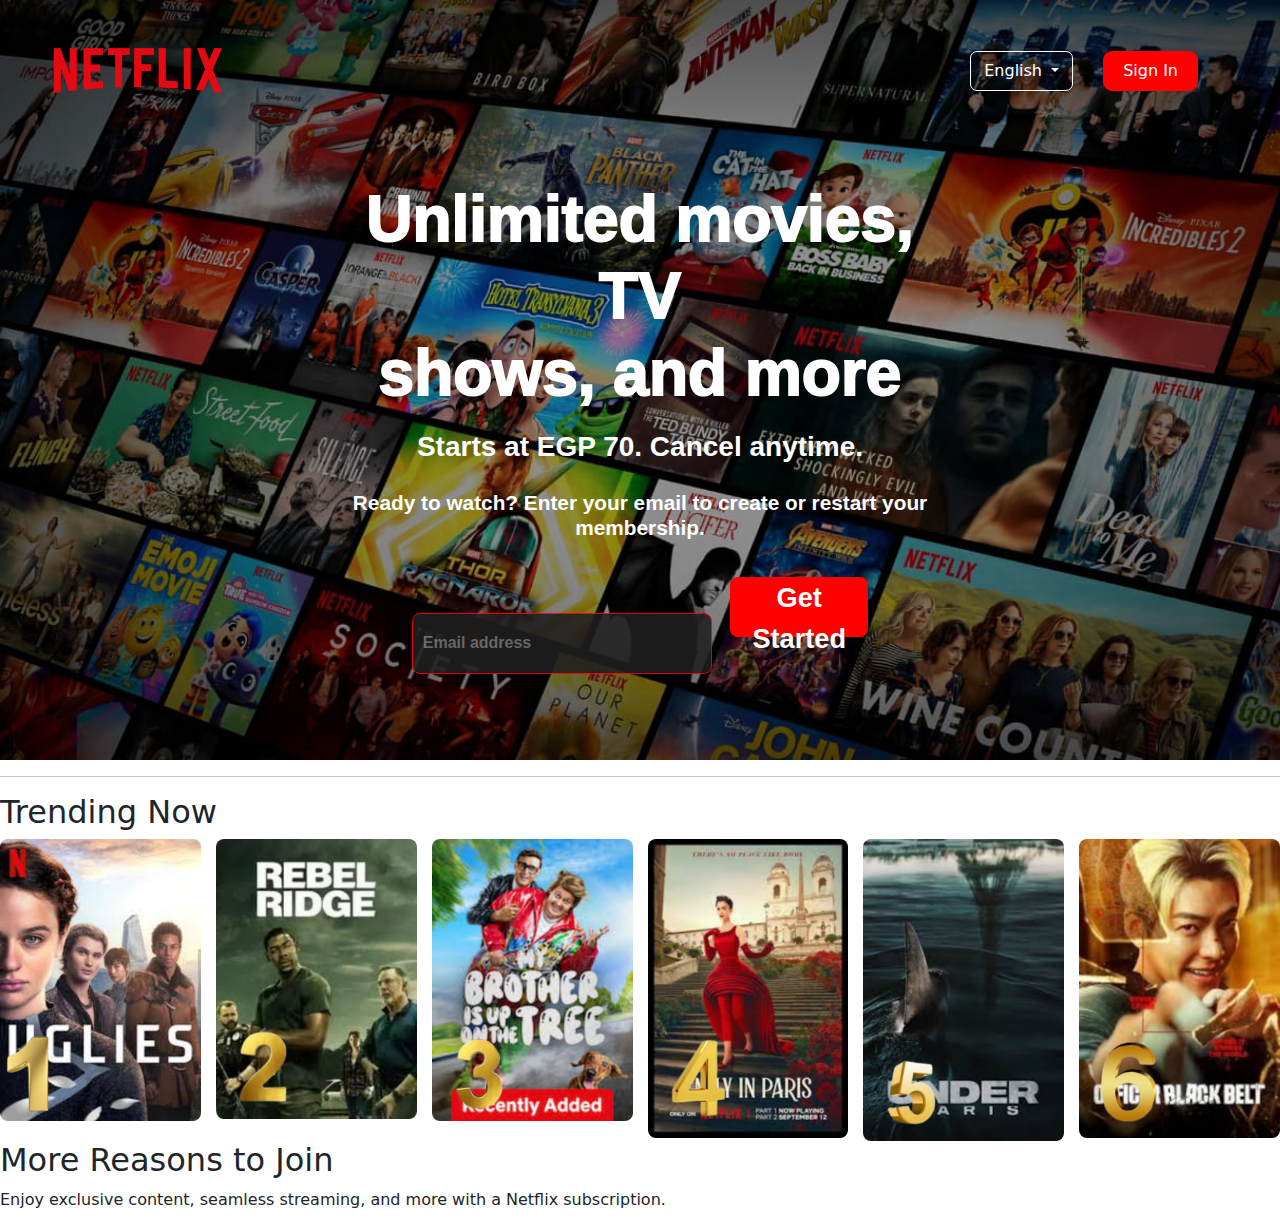
==== index.html @ 6db74224 "123" ====
<!DOCTYPE html>
<html lang="en">
<head>
    <meta charset="UTF-8">
    <meta name="viewport" content="width=device-width, initial-scale=1.0">
    <link rel="stylesheet" href="./index.css"/>
    <link rel="icon" type="image/x-icon" href="./imges/opp.png">
    <link rel="stylesheet" href="https://cdnjs.cloudflare.com/ajax/libs/font-awesome/6.6.0/css/all.min.css" />
    <link rel="stylesheet" href="	https://cdn.jsdelivr.net/npm/bootstrap@5.3.3/dist/css/bootstrap.min.css" >
    <title>Netflix Egypt</title>
</head>
<body>




       


    <section class="oneSec">
      <nav class="navbar">

        <div class="container-fluid">

          <div class="icondev">
            <img src="./imges/netflix.png" />
          </div>
         
          <div class="rightside">
            
            <div class="dropdown">
              <a class="btntry btn dropdown-toggle text-white"  role="button" data-bs-toggle="dropdown" aria-expanded="false">
                English
              </a>
            
              <ul class="dropdown-menu">
                <li><a class="dropdown-item" href="#">
                  <i class="fa-solid fa-language"></i>
                  English</a></li>
                <li><a class="dropdown-item" href="#">
                  
                  <i class="fa-solid fa-language"></i>
                                    العربية</a></li>
              
              </ul>
            </div>

            <button class="ptnsSign">Sign In</button>

          </div>
          
        </div>
      </nav>





<div class="bigContainer">
  <h1 class="hhhh">Unlimited movies, TV
    <br/>
    shows, and more</h1>
  <h3>Starts at EGP 70. Cancel anytime.</h2>
  <h4>Ready to watch? Enter your email to create or restart your membership.
  </h3>

<form class="formStarted">
  <input class="inEmailRe" placeholder="Email address" required/>
  <button type="submit">Get Started</button>
</form>

</div>


    </section>
<hr  />

<section class="secTwoIon">

  <div class="oneFilmsOther">
      <h2>Trending Now</h2>

      <div class="filmsScroll">
          <div class="oneF"><img src="./films/one.jpg" alt="Film One" /></div>
          <div class="twoF"><img src="./films/two.jpg" alt="Film Two" /></div>
          <div class="threeF"><img src="./films/three.jpg" alt="Film Three" /></div>
          <div class="fourF"><img src="./films/four.jpg" alt="Film Four" /></div>
          <div class="fiveF"><img src="./films/five.jpg" alt="Film Five" /></div>
          <div class="sixF"><img src="./films/six.jpg" alt="Film Six" /></div>
      </div>
  </div>

  <div class="twoAboutFims">
      <h2>More Reasons to Join</h2>
      <p>Enjoy exclusive content, seamless streaming, and more with a Netflix subscription.</p>
  </div>

</section>


</body>
<script src="./index.js"></script>
<script src="	https://cdn.jsdelivr.net/npm/bootstrap@5.3.3/dist/js/bootstrap.bundle.min.js"></script>
</html>
---- index.css ----
.oneSec {
  background-color: aqua;
background-image: url(./imges/chBack.jpg);
background-repeat: no-repeat;
background-size: cover;

height: 760px;

padding: 40px;
/* border-bottom: 5px solid red; */
}

.icondev img {
  object-fit: cover;
  width: 100%;
}
.icondev {
  width: 170px;
  
}
nav {
 padding-top: 5em;
 width: 100%;

padding-left: 50px;
padding-right: 50px;
}
.rightside {
  display: flex;
  flex-direction: row;
  gap: 30px;
  
}
.btn {
  background-color: red;
}
.ptnsSign {
padding: 5px 20px;
border-radius: 9px;
border: 0;
background-color: red;
color: white;
margin-right: 30px;
}
.dropdown {
border: 1px solid white;
color: white;
border-radius: 7px;

}
.btntry {
  color:white;
}

/* ============================================================== */

.bigContainer {
  margin: auto;
  width: 50%;
  text-align: center;
  color: white;
  font-family: 'Gill Sans', 'Gill Sans MT', Calibri, 'Trebuchet MS', sans-serif;
  margin-top: 80px;
}
 .bigContainer h1 {
  font-weight: 1000;
  font-size: 4em;
}
.bigContainer h3 
{
  font-weight: 900;
  padding-top: 10px;
  padding-bottom: 10px;
}
.bigContainer h4 {
  font-weight: 800;
  font-size: 1.3em;
  padding-top: 10px;
  padding-bottom: 10px;
}
.formStarted {
  width: 100%;
  gap: 15px;

}
.formStarted input {
  width: 50%;
  background-color: rgb(31, 31, 31);
  border: 1px solid red;
  padding-left: 10px;
  height: 61px;
  font-weight: 800;
  border-radius: 8px;
  margin-right: 7px;
  opacity: 88%;
  color: white;
}
.formStarted button {
  width: 23%;
  border: 0;
  background-color: red;
  color: white;
  font-weight: 800;
  height: 60px;
  font-size: 1.7em;
  margin-top: 18px;
  border-radius: 8px;
  margin-left: 7px;
}
.inEmailRe:focus {
  border: 2px solid red !important;
  outline: none; /* Remove default outline */
  color: white;
}

/* State for input when hovered */
.inEmailRe:hover {
  border: 2px solid red !important;
}

/* State for input when active (clicked) */
.inEmailRe:active {
  border: 2px solid red !important;
  outline: none;
  color: white;
}

.filmsScroll {
  display: flex;
  flex-wrap: wrap; /* Allows images to wrap to the next line on smaller screens */
  gap: 15px;
  justify-content: center; /* Centers images horizontally */
  
}

/* Default image width */
.filmsScroll div {
  width: 140px;
  flex: 1 1 150px; 
}

.filmsScroll img {
  width: 100%;
  height: auto;
  border-radius: 8px;
}

/* Medium screens (tablets, small desktops) */
@media (min-width: 768px) {
  .filmsScroll div {
      width: 200px; /* Make images larger on medium screens */
  }
}

/* Large screens (desktops) */
@media (min-width: 1200px) {
  .filmsScroll div {
      width: 250px; /* Increase image size for large screens */
  }
}
@media (max-width: 600px) {
  .filmsScroll {
      justify-content: center; /* Center images on smaller screens */
  }
}
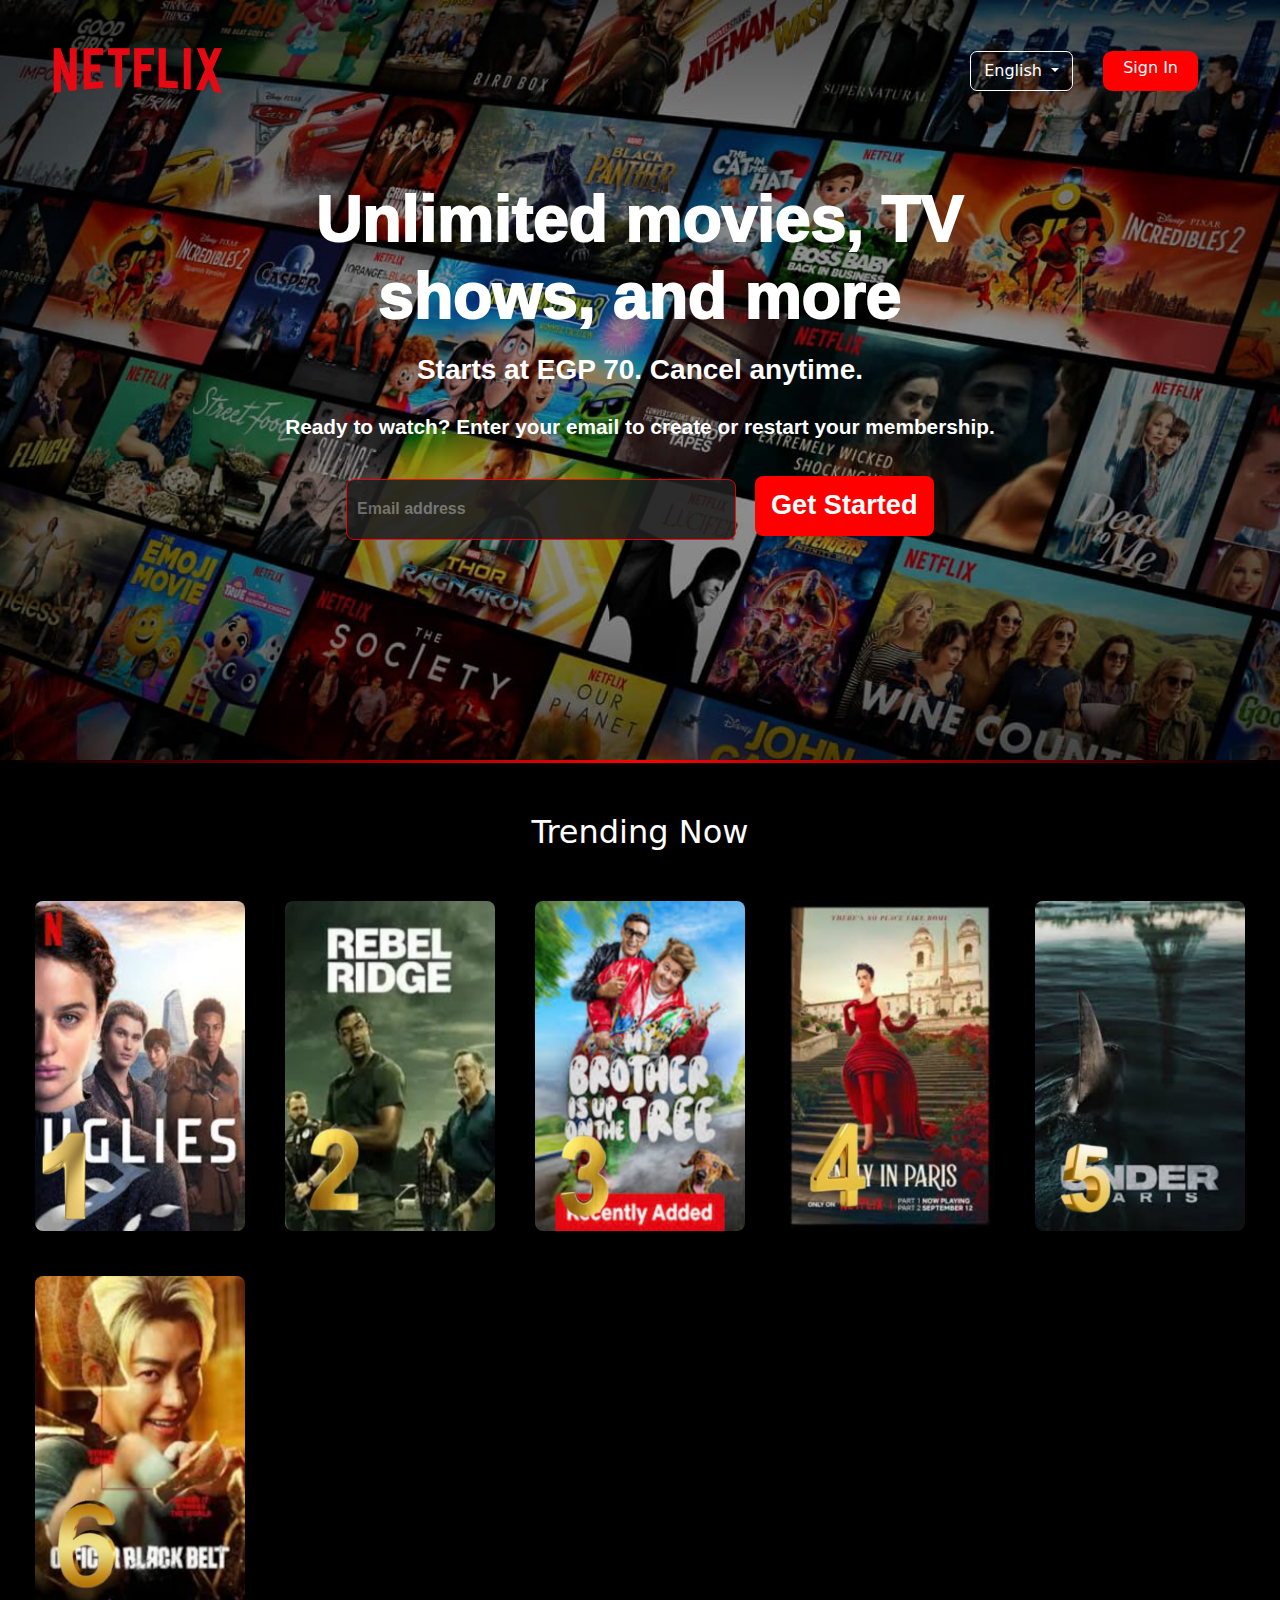
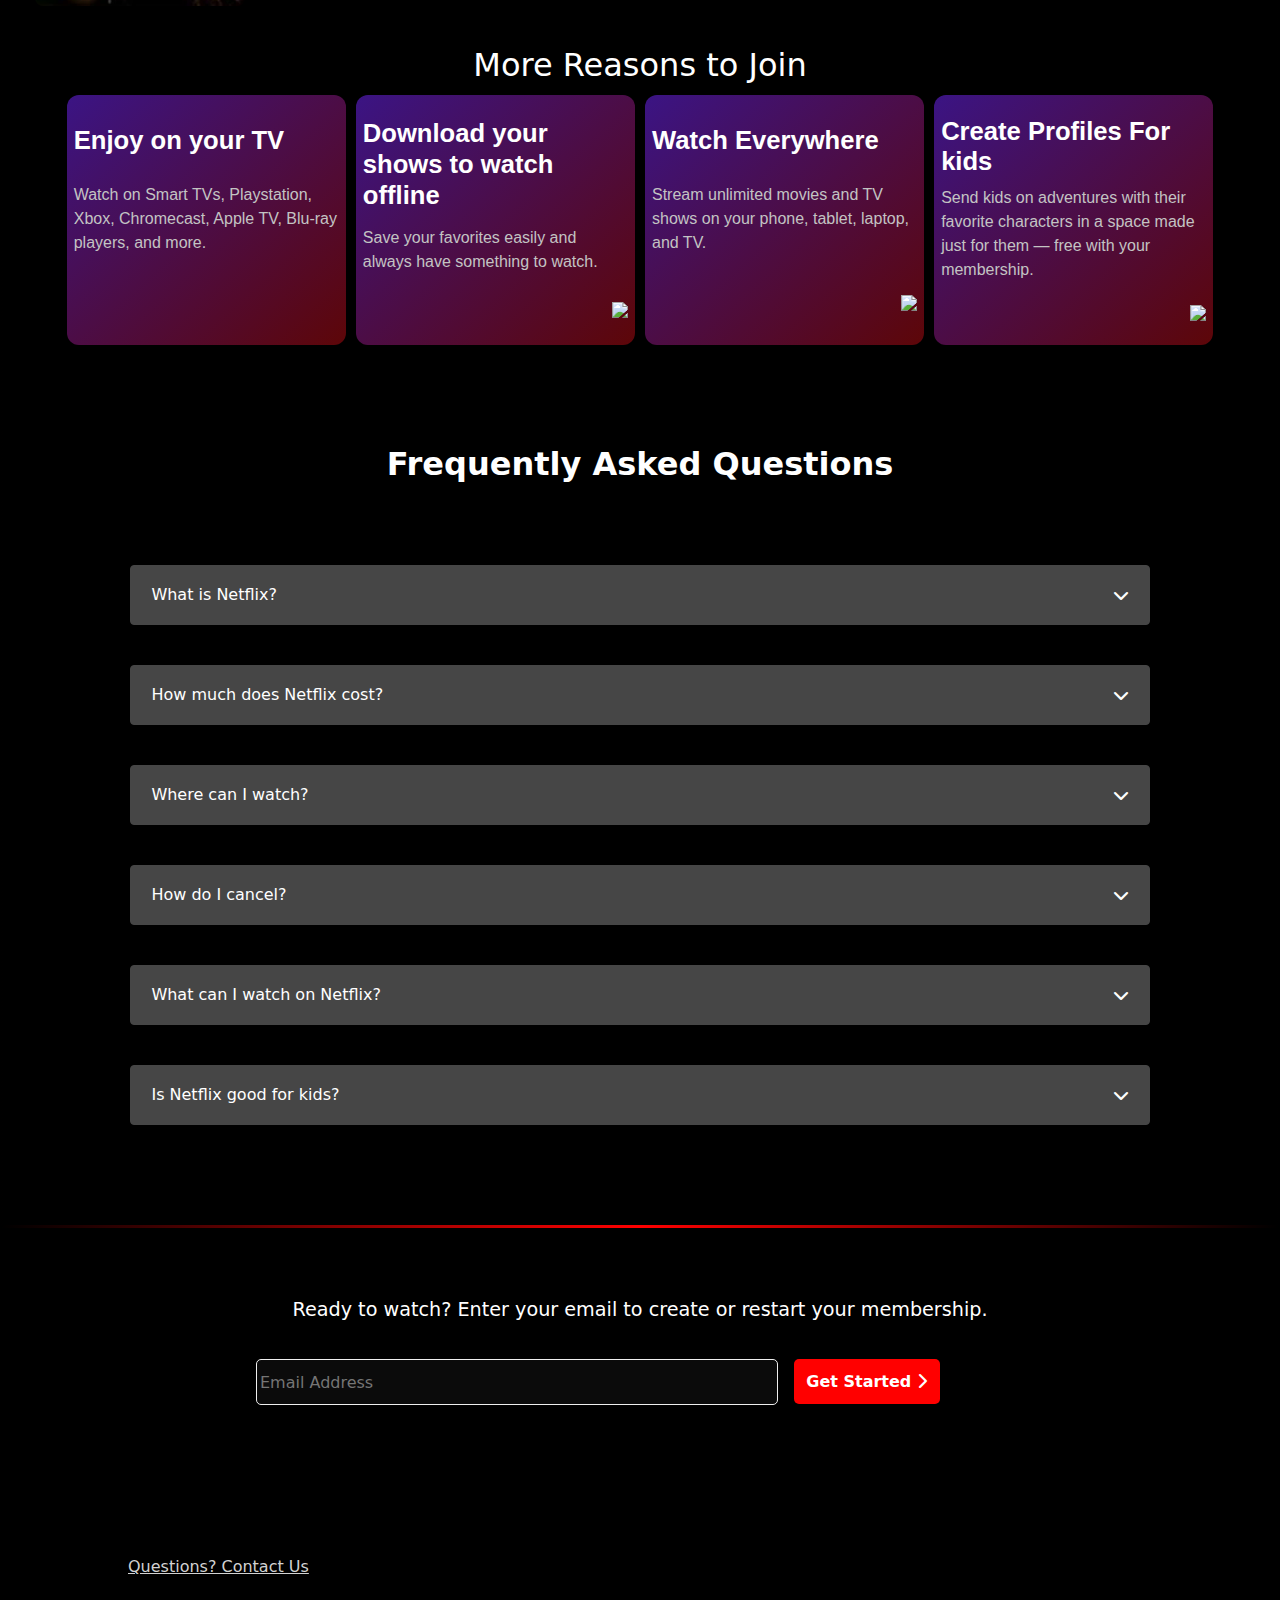
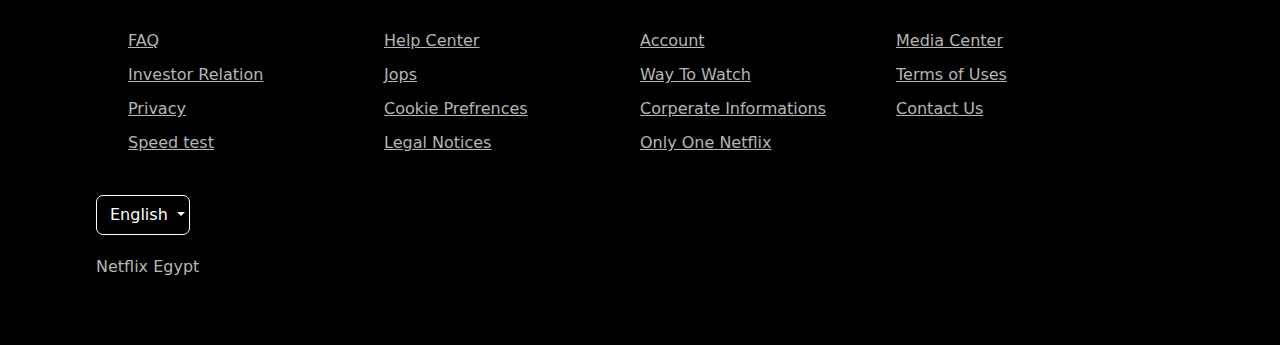
==== commit 5abd2b2f: "123232" ====
--- a/index.html
+++ b/index.html
@@ -6,7 +6,11 @@
     <link rel="stylesheet" href="./index.css"/>
     <link rel="icon" type="image/x-icon" href="./imges/opp.png">
     <link rel="stylesheet" href="https://cdnjs.cloudflare.com/ajax/libs/font-awesome/6.6.0/css/all.min.css" />
+    <link href="https://stackpath.bootstrapcdn.com/bootstrap/5.3.0/css/bootstrap.min.css" rel="stylesheet">
+    <link href="https://stackpath.bootstrapcdn.com/bootstrap/5.3.0/css/bootstrap.min.css" rel="stylesheet">
+
     <link rel="stylesheet" href="	https://cdn.jsdelivr.net/npm/bootstrap@5.3.3/dist/css/bootstrap.min.css" >
+    
     <title>Netflix Egypt</title>
 </head>
 <body>
@@ -30,7 +34,9 @@
             
             <div class="dropdown">
               <a class="btntry btn dropdown-toggle text-white"  role="button" data-bs-toggle="dropdown" aria-expanded="false">
-                English
+                <span class="defulthidden"><i class="fa-solid fa-globe"></i></span>
+                <span class="defultappear">English</span>
+
               </a>
             
               <ul class="dropdown-menu">
@@ -45,14 +51,69 @@
               </ul>
             </div>
 
-            <button class="ptnsSign">Sign In</button>
+            <a href="./SignIn/SignIn.html" class="ptnsSign" >Sign In</a>
 
           </div>
           
         </div>
       </nav>
 
-
+<style>
+nav {
+width: 100%;
+display: flex;
+flex-direction: row;
+justify-content: space-around;
+}
+.defulthidden {
+display: none;
+}
+
+@media (max-width:616px) {
+  .icondev {
+    width: 140px;
+  }
+  .ptnsSign {
+    padding: 3px 12px ;
+    font-size: 1em;
+  }
+  nav {
+ padding-top: 2em;
+ width: 100%;
+
+padding-left: 20px;
+padding-right: 20px;
+}
+.oneSec {
+  padding: 10px;
+}
+.rightside {
+  gap: 10px;
+}
+.defulthidden {
+display:flex;
+}
+.defultappear {
+  display: none;
+}
+ .btntry  {
+  display: flex;
+  flex-direction: row;
+  align-items: center;
+
+}
+@media (max-width:388px) {
+  nav {
+    flex-direction: column;
+
+  }
+  .icondev {
+    margin-bottom: 10px;
+  }
+}
+}
+
+</style>
 
 
 
@@ -66,19 +127,86 @@
 
 <form class="formStarted">
   <input class="inEmailRe" placeholder="Email address" required/>
-  <button type="submit">Get Started</button>
+  <button class="btnSubmet" onclick="emailValid()" type="submit">Get Started</button>
 </form>
 
 </div>
 
 
     </section>
-<hr  />
+<style>
+   @media (max-width:1300px) {
+.bigContainer {
+  width: 65%;
+}
+    
+  }
+@media (max-width:535px) {
+  .bigContainer h1 {
+  font-weight: 800;
+  font-size: 2em;
+}
+.bigContainer h3 
+{
+  font-weight: 900;
+  padding-top: 10px;
+  padding-bottom: 10px;
+}
+.bigContainer h4 {
+  font-weight: 800;
+  font-size: 1.1em;
+  padding-top: 10px;
+  padding-bottom: 10px;
+}
+
+}
+@media (max-width:760px) {
+  
+.formStarted {
+  width: 90%;
+  display: flex;
+  flex-direction: column;
+margin: auto;
+}
+.formStarted input {
+  width: 100%;
+
+}
+.formStarted button {
+
+width: 70%;
+
+}
+}
+
+  @media (max-width:1191px) {
+    .bigContainer {
+width: 95%;
+    }
+  
+ 
+  }
+  @media (max-width:907px) {
+    .bigContainer {
+width: 95%;
+    }
+    
+  }
+  @media (max-width:623px) {
+    .bigContainer {
+width: 95%;
+    }
+
+  }
+
+
+
+</style>
 
 <section class="secTwoIon">
 
   <div class="oneFilmsOther">
-      <h2>Trending Now</h2>
+      <h2 class="headTrending">Trending Now</h2>
 
       <div class="filmsScroll">
           <div class="oneF"><img src="./films/one.jpg" alt="Film One" /></div>
@@ -90,15 +218,373 @@
       </div>
   </div>
 
+
+
   <div class="twoAboutFims">
-      <h2>More Reasons to Join</h2>
-      <p>Enjoy exclusive content, seamless streaming, and more with a Netflix subscription.</p>
-  </div>
-
+      <h2 class="headMore">More Reasons to Join</h2>
+
+<div class="divsMoreReasons" id="adveFilmShow">
+
+  <div class="oneReas">
+    <h2 class="hidim">Enjoy on your TV</h2>
+    <p class="parraimg">Watch on Smart TVs, Playstation, Xbox, Chromecast, Apple TV, Blu-ray players, and more.</p>
+    <div class="imgRd"><img src="./imges/screenR.png"/></div>
+  </div>
+  <div class="twoReas">
+    <h2 class="hidim">Download your shows to watch offline</h2>
+    <p class="parraimg">Save your favorites easily and always have something to watch.</p>
+    <div class="imgRg"><img src="./imges/rows.png"/></div>
+  </div>
+  <div class="threeReas">
+    <h2 class="hidim">Watch Everywhere</h2>
+    <p class="parraimg">Stream unlimited movies and TV shows on your phone, tablet, laptop, and TV.</p>
+    <div class="imgRew"><img src="./imges/face.png"/></div>
+  </div>
+<div class="fourReas">
+  <h2 class="hidim">Create Profiles For kids</h2>
+  <p class="parraimg">Send kids on adventures with their favorite characters in a space made just for them — free with your membership.</p>
+  <div class="imgRo"><img src="./imges/microphone.png"/></div>
+</div>
+
+</div>
+
+     
+
+
+
+</div>
+
+<div class="acoordionDiv">
+  <h2 class="headAcordionDiv">Frequently Asked Questions
+    </h2>
+<div class="colu">
+<!-- =============================================================================== -->
+<p class="d-inline-flex gap-1"></p>
+
+<button class="ptnse btn btn" type="button" data-bs-toggle="collapse" data-bs-target="#collapseExample1" aria-expanded="false" aria-controls="collapseExample1">
+  <span>What is Netflix?</span>
+  <i class="fa-solid fa-chevron-down"></i>
+</button>
+</p>
+<div class="collapse" id="collapseExample1">
+  <div class="card card-body">
+    
+    Netflix is a streaming service that offers a wide variety of award-winning TV shows, movies, anime, documentaries, and more on thousands of internet-connected devices.
+    
+    You can watch as much as you want, whenever you want without a single commercial – all for one low monthly price. There's always something new to discover and new TV shows and movies are added every week!
+  </div>
+</div>
+<!-- =========================================================================================== -->
+
+<!-- =============================================================================== -->
+<p class="d-inline-flex gap-1"></p>
+
+<button class="ptnse btn btn" type="button" data-bs-toggle="collapse" data-bs-target="#collapseExample2" aria-expanded="false" aria-controls="collapseExample2">
+  How much does Netflix cost?
+  <i class="fa-solid fa-chevron-down"></i>
+</button>
+</p>
+<div class="collapse" id="collapseExample2">
+  <div class="card card-body">
+    
+    Watch Netflix on your smartphone, tablet, Smart TV, laptop, or streaming device, all for one fixed monthly fee. Plans range from EGP 70 to EGP 165 a month. No extra costs, no contracts.  </div>
+</div>
+<!-- =========================================================================================== -->
+
+<!-- =============================================================================== -->
+<p class="d-inline-flex gap-1"></p>
+
+<button class="ptnse btn btn" type="button" data-bs-toggle="collapse" data-bs-target="#collapseExample3" aria-expanded="false" aria-controls="collapseExample3">
+  Where can I watch?
+  <i class="fa-solid fa-chevron-down"></i>
+</button>
+</p>
+<div class="collapse" id="collapseExample3">
+  <div class="card card-body">
+    Where can I watch?
+    Watch anywhere, anytime. Sign in with your Netflix account to watch instantly on the web at netflix.com from your personal computer or on any internet-connected device that offers the Netflix app, including smart TVs, smartphones, tablets, streaming media players and game consoles.
+    
+    You can also download your favorite shows with the iOS or Android app. Use downloads to watch while you're on the go and without an internet connection. Take Netflix with you anywhere.  </div>
+</div>
+<!-- =========================================================================================== -->
+
+<!-- =============================================================================== -->
+<p class="d-inline-flex gap-1"></p>
+
+<button class="ptnse btn btn" type="button" data-bs-toggle="collapse" data-bs-target="#collapseExample4" aria-expanded="false" aria-controls="collapseExample4">
+  How do I cancel?
+  <i class="fa-solid fa-chevron-down"></i>
+</button>
+</p>
+<div class="collapse" id="collapseExample4">
+  <div class="card card-body">
+  
+    Netflix is flexible. There are no pesky contracts and no commitments. You can easily cancel your account online in two clicks. There are no cancellation fees – start or stop your account anytime.  </div>
+</div>
+<!-- =========================================================================================== -->
+
+<!-- =============================================================================== -->
+<p class="d-inline-flex gap-1"></p>
+
+<button class="ptnse btn btn" type="button" data-bs-toggle="collapse" data-bs-target="#collapseExample5" aria-expanded="false" aria-controls="collapseExample5">
+  What can I watch on Netflix?
+  <i class="fa-solid fa-chevron-down"></i>
+</button>
+</p>
+<div class="collapse" id="collapseExample5">
+  <div class="card card-body">
+    
+    Netflix has an extensive library of feature films, documentaries, TV shows, anime, award-winning Netflix originals, and more. Watch as much as you want, anytime you want.
+      </div>
+</div>
+<!-- =========================================================================================== -->
+
+<!-- =============================================================================== -->
+<p class="d-inline-flex gap-1"></p>
+
+<button class="ptnse btn btn" onclick="changArro()" type="button" data-bs-toggle="collapse" data-bs-target="#collapseExample6" aria-expanded="false" aria-controls="collapseExample6">
+  Is Netflix good for kids?
+  <i class="fa-solid fa-chevron-down"></i>
+</button>
+</p>
+<div class="collapse" id="collapseExample6">
+  <div class="card card-body">
+    
+    The Netflix Kids experience is included in your membership to give parents control while kids enjoy family-friendly TV shows and movies in their own space.
+    
+    Kids profiles come with PIN-protected parental controls that let you restrict the maturity rating of content kids can watch and block specific titles you don’t want kids to see.  </div>
+</div>
+<!-- =========================================================================================== -->
+
+
+
+
+
+
+
+
+
+
+
+
+
+
+
+<style>
+  .ptnse {
+    background-color: rgb(70, 70, 70) !important; /* Forcefully override Bootstrap */
+    color: white !important; /* Forcefully override text color */
+    border: 1px solid rgb(70, 70, 70) !important;
+    padding: 10px 20px;
+    border-radius: 4px;
+    width: 100%;
+    height: 60px;
+    display: flex;
+    flex-direction: row;
+    justify-content: space-between;
+    align-items: center;
+  }
+
+  .ptnse:hover {
+    background-color: rgb(90, 90, 90) !important;
+  }
+
+  .ptnse:focus {
+    outline: none;
+    box-shadow: 0 0 0 3px rgba(70, 70, 70, 0.5);
+  }
+  .card-body {
+    background-color: rgb(70, 70, 70);
+    color: white;
+  }
+@media (max-width:395px) {
+  .colu {
+width: 95%;
+  }
+}
+
+</style>
+
+
+
+
+
+
+
+
+</div>
+</div>
 </section>
 
 
+
+<section class="lastSectionSearch">
+  <h3 class="hThreeSearch">Ready to watch? Enter your email to create or restart your membership.
+  </h3>
+
+<div class="searchDiv">
+
+
+
+<input type="search" placeholder="Email Address" />
+<button>
+  Get Started
+  <i class="fa-solid fa-chevron-right"></i>
+</button>
+
+
+</div>
+
+
+</section>
+
+
+
+<footer>
+
+<div class="oneDivFoter">
+  <a>Questions? Contact Us</a>
+</div>
+<style>
+  .oneDivFoter {
+    width: 80%;
+    color: rgb(210, 210, 210);
+    margin: auto;
+  text-decoration: underline;
+  }
+</style>
+<div class="twoDivFooter">
+  <div class="shOne">
+<a>FAQ</a>
+<a>Investor Relation</a>
+<a>Privacy </a>
+<a>Speed test</a>
+  </div>
+
+  <div class="shTwo">
+    <a>Help Center</a>
+    <a>Jops</a>
+    <a>Cookie Prefrences</a>
+    <a>Legal Notices</a>
+  </div>
+
+  <div class="shThree">
+    <a>Account</a>
+    <a>Way To Watch</a>
+    <a>Corperate Informations</a>
+    <a>Only One Netflix</a>
+  </div>
+
+  <div class="shFour">
+    <a>Media Center</a>
+    <a>Terms of Uses</a>
+    <a>Contact Us</a>
+  </div>
+</div>
+<style>
+  .twoDivFooter {
+    display: flex;
+    flex-direction: row;
+    padding-top: 50px;
+    width: 80%;
+    margin: auto;
+  }
+  .shOne , .shTwo , .shThree , .shFour {
+width: 25%;
+direction: ltr;
+display: flex;
+flex-direction: column;
+color: rgb(182, 182, 182);
+text-decoration: underline;
+  }
+  .shOne a , .shTwo a , .shThree a , .shFour a {
+    padding-bottom: 10px;
+  } 
+  @media screen and  (min-width:600px) and (max-width:950px){
+    .twoDivFooter {
+      display: grid;
+      grid-template-columns: repeat(2 , 1fr);
+    }
+    .shOne , .shTwo {
+      padding-bottom: 100px;
+    }
+  }
+  @media (max-width:600px) {
+    .twoDivFooter {
+      width: 99%;
+      flex-direction: column;
+    }
+    .shOne , .shTwo , .shThree , .shFour {
+      width: 100%;
+    }
+  }
+</style>
+<div class="yhreeDivFooter">
+
+  <div class="droppFooter dropdown">
+    <a class="btntry btn dropdown-toggle text-white"  role="button" data-bs-toggle="dropdown" aria-expanded="false">
+      English
+    </a>
+  
+    <ul class="dropdown-menu">
+      <li><a class="dropdown-item" href="#">
+        <i class="fa-solid fa-language"></i>
+        English</a></li>
+      <li><a class="dropdown-item" href="#">
+        
+        <i class="fa-solid fa-language"></i>
+                          العربية</a></li>
+    
+    </ul>
+  </div>
+
+  <p>Netflix Egypt</p>
+<style>
+.yhreeDivFooter {
+  width: 85%;
+  margin: auto;
+  margin-top: 30px;
+  display: flex;
+  flex-direction: column;
+}
+.droppFooter {
+width: 94px;
+}
+.yhreeDivFooter p {
+  padding-top: 20px;
+  color: rgb(182, 182, 182);
+  padding-bottom: 50px;
+}
+
+</style>
+
+</div>
+
+</footer>
+
+
 </body>
+<script>
+
+  // Select all buttons with class 'ptnse'
+  const ptnseButtons = document.querySelectorAll('.ptnse');
+
+  // loop through all buttons 
+  ptnseButtons.forEach(button => {
+    button.addEventListener('click', function () {
+      const icon = this.querySelector('i'); 
+
+      // Toggle the icon classes based on aria-expanded
+      if (this.getAttribute('aria-expanded') === 'true') {
+        icon.classList.remove('fa-chevron-down');
+        icon.classList.add('fa-chevron-up');
+      } else {
+        icon.classList.remove('fa-chevron-up');
+        icon.classList.add('fa-chevron-down');
+      }
+    });
+  });
+</script>
 <script src="./index.js"></script>
 <script src="	https://cdn.jsdelivr.net/npm/bootstrap@5.3.3/dist/js/bootstrap.bundle.min.js"></script>
 </html>--- a/index.css
+++ b/index.css
@@ -1,3 +1,7 @@
+body {
+  overflow-y: scroll;
+  overflow-x: hidden;
+}
 .oneSec {
   background-color: aqua;
 background-image: url(./imges/chBack.jpg);
@@ -5,7 +9,7 @@
 background-size: cover;
 
 height: 760px;
-
+width: 100%;
 padding: 40px;
 /* border-bottom: 5px solid red; */
 }
@@ -41,6 +45,7 @@
 background-color: red;
 color: white;
 margin-right: 30px;
+text-decoration: none;
 }
 .dropdown {
 border: 1px solid white;
@@ -125,42 +130,270 @@
   color: white;
 }
 
+
+/* ========================================================================================== */
+
+.filmsScroll img {
+  width: 100%;
+  height: 330px;
+  border-radius: 8px;
+}
+.oneFilmsOther {
+  width: 100%;
+text-align: center;
+}
 .filmsScroll {
+  width: 95%;
+  margin: auto;
+  display: grid;
+  /* grid-template-columns: 200px 200px 200px 200px 200px 200px ; */
+  grid-template-columns: repeat( auto-fill , minmax(200px , auto));
+  grid-template-rows: repeat( auto-fill , 335px);
+  gap: 40px;
+}
+
+
+/* screen div */
+.imgRd {
+  
+  direction: rtl;
+}
+.imgRd img {
+  width: 188px;
+}
+.imgRd h2 {
+  font-size: 1em;
+}
+/* raws div */
+.imgRg {
+  direction: rtl;
+}
+.imgRg img  {
+width: 88px;
+}
+.imgRg h2 {
+  font-size: 1em;
+}
+/* face div */
+.imgRew {
+  direction: rtl;
+}
+.imgRew img {
+width: 74px;
+}
+.imgRew h2 
+{
+  font-size: 1em;
+}
+/* mic */
+.imgRo {
+  direction: rtl;
+}
+.imgRo img {
+width: 100px;
+}
+.imgRo h2 {
+  font-size: .5em;
+}
+
+.hidim {
+  font-size: 1.6em;
+  font-weight: 700;
+  color: white;
+  font-family: 'Gill Sans', 'Gill Sans MT', Calibri, 'Trebuchet MS', sans-serif;
+}
+.parraimg {
+  font-weight: 450;
+  font-family: 'Gill Sans', 'Gill Sans MT', Calibri, 'Trebuchet MS', sans-serif;
+  color: rgb(195, 195, 195);
+}
+
+
+.divsMoreReasons {
+  width: 90%;
+  margin: auto;
+  display: grid;
+  gap: 10px;
+  grid-template-columns: repeat(4, 1fr); /* Default for large screens */
+  grid-template-rows: auto;
+}
+
+@media (max-width: 1200px) { /* For medium screens */
+  .divsMoreReasons {
+    grid-template-columns: repeat(3, 1fr);
+  }
+}
+
+@media (max-width: 992px) { /* For less than medium screens */
+  .divsMoreReasons {
+    grid-template-columns: repeat(2, 1fr);
+  }
+}
+
+@media (max-width: 576px) { /* For very small screens */
+  .divsMoreReasons {
+    grid-template-columns: repeat(1, 1fr);
+  }
+}
+
+.divsMoreReasons div {
+  width: 100%; /* Make divs take the full width of the grid column */
+}
+
+.oneReas, .twoReas, .threeReas, .fourReas {
+  border-radius: 12px;
+  height: 250px;
+  background-image: linear-gradient(to bottom right, rgb(59, 20, 132), rgb(93, 6, 8));
+  padding: 20px 7px;
   display: flex;
-  flex-wrap: wrap; /* Allows images to wrap to the next line on smaller screens */
-  gap: 15px;
-  justify-content: center; /* Centers images horizontally */
-  
-}
-
-/* Default image width */
-.filmsScroll div {
-  width: 140px;
-  flex: 1 1 150px; 
-}
-
-.filmsScroll img {
-  width: 100%;
-  height: auto;
-  border-radius: 8px;
-}
-
-/* Medium screens (tablets, small desktops) */
-@media (min-width: 768px) {
-  .filmsScroll div {
-      width: 200px; /* Make images larger on medium screens */
-  }
-}
-
-/* Large screens (desktops) */
-@media (min-width: 1200px) {
-  .filmsScroll div {
-      width: 250px; /* Increase image size for large screens */
-  }
-}
-@media (max-width: 600px) {
-  .filmsScroll {
-      justify-content: center; /* Center images on smaller screens */
-  }
-}
-
+  flex-direction: column;
+  justify-content: space-around;
+}
+.imgRd {
+  width: 100%;
+  margin-left: 50px;
+}
+@media screen and (min-width: 575px) and (max-width: 600px) { 
+  .oneReas, .twoReas, .threeReas, .fourReas {
+    height: 300px;
+  }
+}
+.headTrending {
+  color: white;
+  text-align:center;
+  margin-bottom: 50px;
+}
+.headMore {
+  text-align: center;
+  margin-bottom: 10px;
+  margin-top: 40px;
+  color: white;
+}
+.secTwoIon {
+  background-color: black;
+  border-width: 3px;
+  border-style: solid;
+  border-image: linear-gradient(to right, black, #800000, red, #800000, black) 1;
+  padding-top: 50px;
+  
+}
+.acoordionDiv {
+  margin-top: 100px;
+  margin-bottom: 100px;
+  background-color: black;
+}
+.headAcordionDiv {
+  color: white;
+  font-weight: 600;
+  font-size: 2em;
+  text-align: center;
+  padding-bottom: 50px;
+}
+.colu {
+  width: 80%;
+  margin: auto;
+  
+}
+.ptnse {
+  background-color: rgb(70, 70, 70);
+  color: white; /* Text color for better contrast */
+  border: 1px solid rgb(70, 70, 70);
+  padding: 10px 20px;
+  border-radius: 4px;
+}
+
+.ptnse:hover {
+  background-color: rgb(90, 90, 90); /* Slightly lighter on hover */
+}
+
+.ptnse:focus {
+  outline: none; /* Remove default focus outline */
+  box-shadow: 0 0 0 3px rgba(70, 70, 70, 0.5); /* Optional: custom focus effect */
+}
+.lastSectionSearch {
+  padding-top: 70px;
+  padding-bottom: 100px;
+  width: 100%;
+  background-color: black;
+}
+.hThreeSearch {
+  color: white;
+  text-align: center;
+  font-size: 1.2em;
+  padding-bottom: 30px;
+}
+.searchDiv {
+width: 60%;
+margin: auto;
+display: flex;
+flex-direction: row;
+gap: 2%;
+}
+.searchDiv input {
+  width: 68%;
+  height: 46px;
+  background-color: rgb(11, 11, 11);
+  color: rgb(255, 255, 255);
+  border: 1px solid rgb(239, 239, 239);
+  border-radius: 5px;
+  padding-left: 3px;
+}
+.searchDiv input:active {
+  border: 0px solid rgb(239, 239, 239);
+}
+.searchDiv input:focus {
+  border: 1px solid rgb(239, 239, 239);
+}
+.searchDiv button {
+  width: 19%;
+  height: 45px;
+  font-weight: 600;
+  border-radius: 5px;
+  background-color: red;
+  color: white;
+  border: 0;
+}
+@media (max-width:958px) {
+  .searchDiv {
+    width: 80%;
+    flex-direction: column;
+  }
+  .searchDiv input {
+    width: 100%;
+    height: 46px;
+    background-color: rgb(11, 11, 11);
+    color: rgb(255, 255, 255);
+    border: 1px solid rgb(239, 239, 239);
+    border-radius: 5px;
+    padding-left: 3px;
+  }
+  .searchDiv button {
+    width: 50%;
+    height: 45px;
+    font-weight: 600;
+    border-radius: 5px;
+    background-color: red;
+    color: white;
+    border: 0;
+    margin-top: 10px;
+  }
+}
+@media (max-width:675px) {
+  .hThreeSearch {
+    font-size: .8em;
+  }
+}
+@media (max-width:993px) {
+  .searchDiv {
+    width: 80%;
+  }
+} 
+footer {
+  background-color: black;
+  width: 100%;
+  bottom: 0;
+  overflow: hidden;
+  display: flex;
+  flex-direction: column;
+  padding-top: 50px;
+}
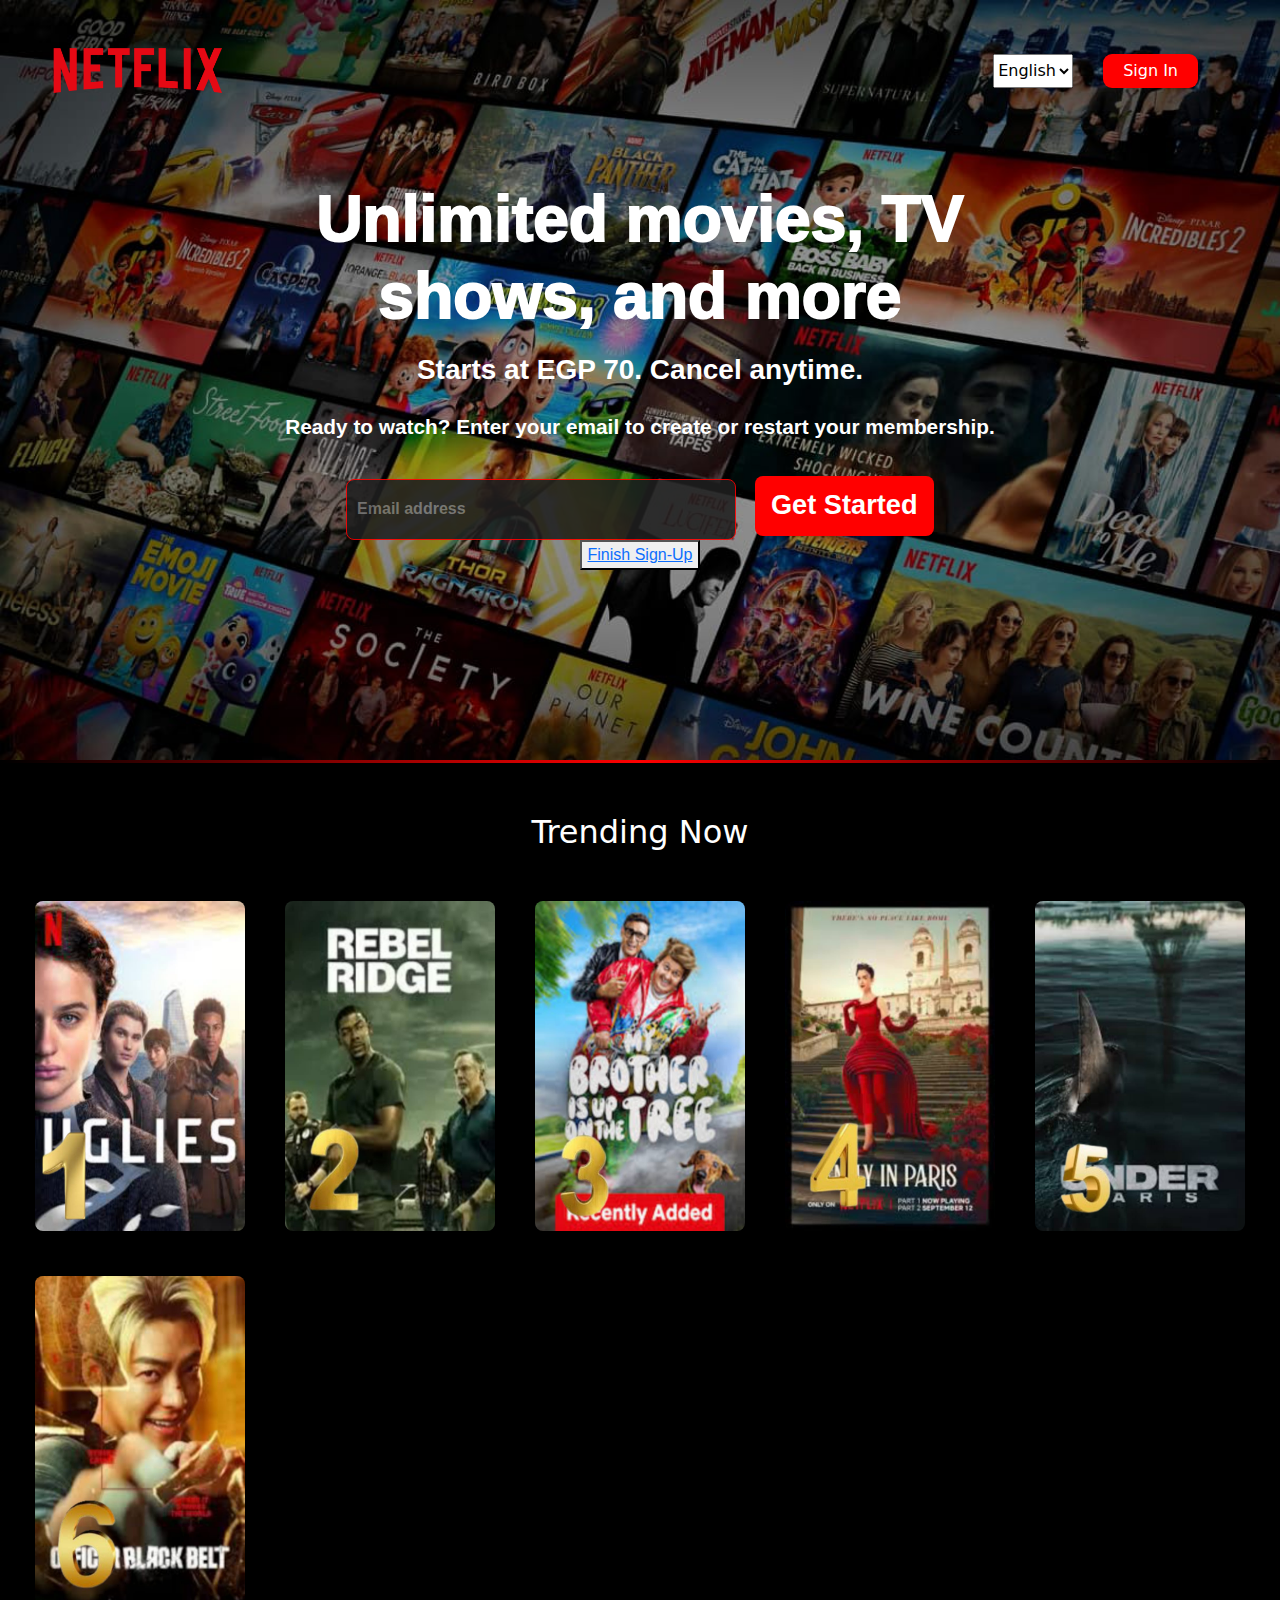
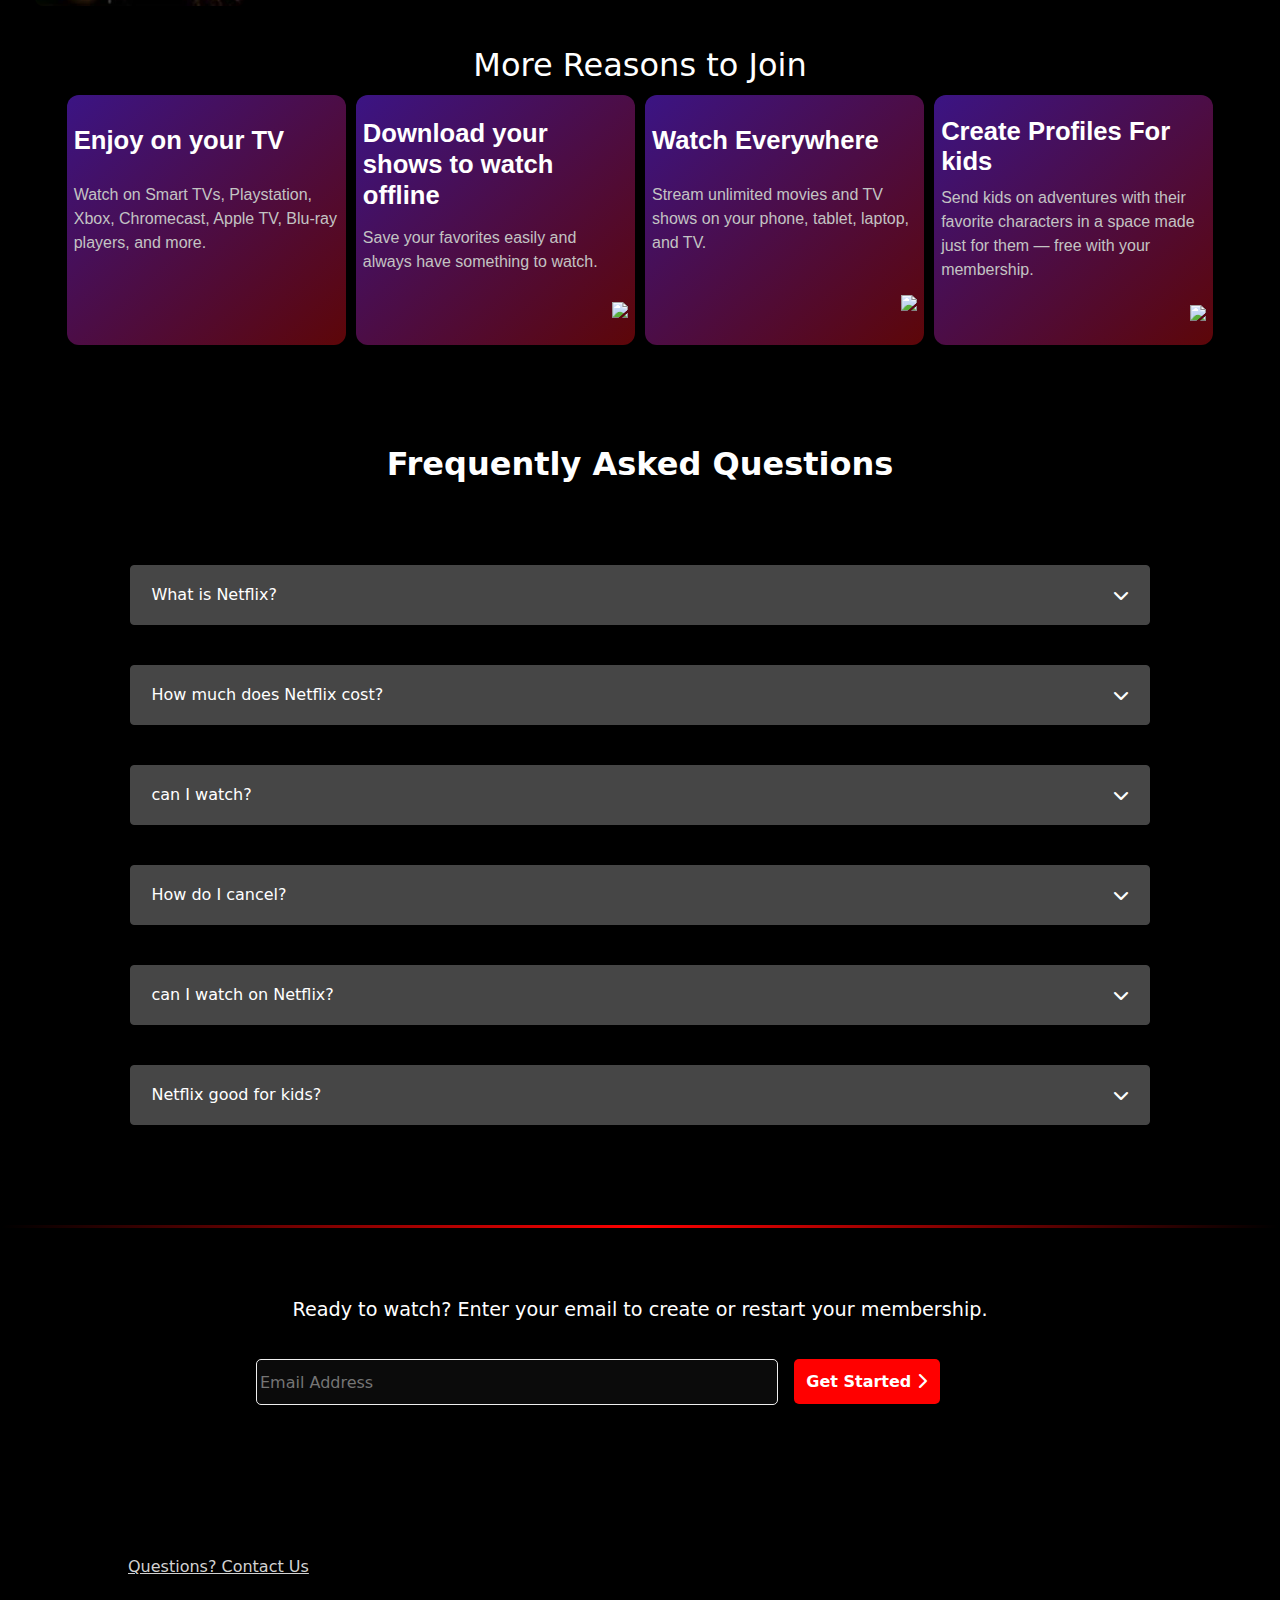
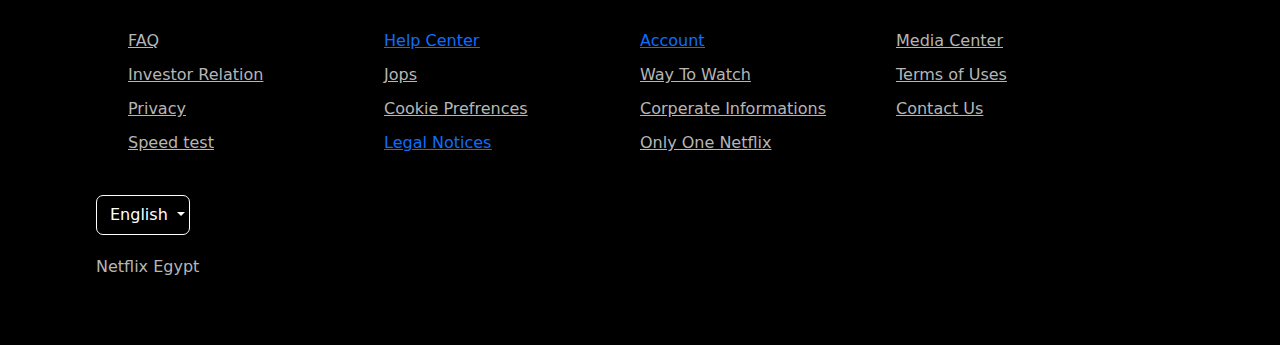
==== commit d271e195: "123000" ====
--- a/index.html
+++ b/index.html
@@ -11,7 +11,7 @@
 
     <link rel="stylesheet" href="	https://cdn.jsdelivr.net/npm/bootstrap@5.3.3/dist/css/bootstrap.min.css" >
     
-    <title>Netflix Egypt</title>
+    <title>As Netflix E </title>
 </head>
 <body>
 
@@ -32,26 +32,15 @@
          
           <div class="rightside">
             
-            <div class="dropdown">
-              <a class="btntry btn dropdown-toggle text-white"  role="button" data-bs-toggle="dropdown" aria-expanded="false">
-                <span class="defulthidden"><i class="fa-solid fa-globe"></i></span>
-                <span class="defultappear">English</span>
-
-              </a>
             
-              <ul class="dropdown-menu">
-                <li><a class="dropdown-item" href="#">
-                  <i class="fa-solid fa-language"></i>
-                  English</a></li>
-                <li><a class="dropdown-item" href="#">
-                  
-                  <i class="fa-solid fa-language"></i>
-                                    العربية</a></li>
-              
-              </ul>
-            </div>
-
-            <a href="./SignIn/SignIn.html" class="ptnsSign" >Sign In</a>
+<select name="" id="language-select">
+<option value="en">English</option>
+<option value="ar">Arabic</option>
+</select>
+
+
+
+            <a href="./SignIn/SignIn.html" class="ptnsSign" id="signin" >Sign In</a>
 
           </div>
           
@@ -118,17 +107,27 @@
 
 
 <div class="bigContainer">
-  <h1 class="hhhh">Unlimited movies, TV
+  <h1 class="hhhh" id="hhhh">Unlimited movies, TV
     <br/>
-    shows, and more</h1>
-  <h3>Starts at EGP 70. Cancel anytime.</h2>
-  <h4>Ready to watch? Enter your email to create or restart your membership.
+    <span id="asd">
+    shows, and more
+  </span>
+  </h1>
+  <h3 id="xcv">Starts at EGP 70. Cancel anytime.</h2>
+  <h4 id="hf">Ready to watch? Enter your email to create or restart your membership.
   </h3>
 
-<form class="formStarted">
+<form action="./Register/register.html" class="formStarted">
   <input class="inEmailRe" placeholder="Email address" required/>
-  <button class="btnSubmet" onclick="emailValid()" type="submit">Get Started</button>
+  <button class="btnSubmet" onclick="emailValid()" type="submit" id="get">Get Started</button>
 </form>
+
+
+<form action="/sucessfulSign/sucess.html" class="secondForm">
+<button class="btnFinish"><a class="finisha" id="finish">Finish Sign-Up</a></button>
+</form>
+
+
 
 </div>
 
@@ -206,7 +205,7 @@
 <section class="secTwoIon">
 
   <div class="oneFilmsOther">
-      <h2 class="headTrending">Trending Now</h2>
+      <h2 class="headTrending" id="tred">Trending Now</h2>
 
       <div class="filmsScroll">
           <div class="oneF"><img src="./films/one.jpg" alt="Film One" /></div>
@@ -226,23 +225,23 @@
 <div class="divsMoreReasons" id="adveFilmShow">
 
   <div class="oneReas">
-    <h2 class="hidim">Enjoy on your TV</h2>
-    <p class="parraimg">Watch on Smart TVs, Playstation, Xbox, Chromecast, Apple TV, Blu-ray players, and more.</p>
+    <h2 class="hidim" id="oneh">Enjoy on your TV</h2>
+    <p class="parraimg" id="onep">Watch on Smart TVs, Playstation, Xbox, Chromecast, Apple TV, Blu-ray players, and more.</p>
     <div class="imgRd"><img src="./imges/screenR.png"/></div>
   </div>
   <div class="twoReas">
-    <h2 class="hidim">Download your shows to watch offline</h2>
-    <p class="parraimg">Save your favorites easily and always have something to watch.</p>
+    <h2 class="hidim" id="twoh">Download your shows to watch offline</h2>
+    <p class="parraimg" id="twop">Save your favorites easily and always have something to watch.</p>
     <div class="imgRg"><img src="./imges/rows.png"/></div>
   </div>
   <div class="threeReas">
-    <h2 class="hidim">Watch Everywhere</h2>
-    <p class="parraimg">Stream unlimited movies and TV shows on your phone, tablet, laptop, and TV.</p>
+    <h2 class="hidim" id="threeh">Watch Everywhere</h2>
+    <p class="parraimg" id="threep">Stream unlimited movies and TV shows on your phone, tablet, laptop, and TV.</p>
     <div class="imgRew"><img src="./imges/face.png"/></div>
   </div>
 <div class="fourReas">
-  <h2 class="hidim">Create Profiles For kids</h2>
-  <p class="parraimg">Send kids on adventures with their favorite characters in a space made just for them — free with your membership.</p>
+  <h2 class="hidim" id="fourh">Create Profiles For kids</h2>
+  <p class="parraimg" id="fourp">Send kids on adventures with their favorite characters in a space made just for them — free with your membership.</p>
   <div class="imgRo"><img src="./imges/microphone.png"/></div>
 </div>
 
@@ -255,23 +254,24 @@
 </div>
 
 <div class="acoordionDiv">
-  <h2 class="headAcordionDiv">Frequently Asked Questions
+  <h2 class="headAcordionDiv" id="fre">Frequently Asked Questions
     </h2>
 <div class="colu">
 <!-- =============================================================================== -->
 <p class="d-inline-flex gap-1"></p>
 
 <button class="ptnse btn btn" type="button" data-bs-toggle="collapse" data-bs-target="#collapseExample1" aria-expanded="false" aria-controls="collapseExample1">
-  <span>What is Netflix?</span>
+  <span id="span1">What is Netflix?</span>
   <i class="fa-solid fa-chevron-down"></i>
 </button>
 </p>
 <div class="collapse" id="collapseExample1">
-  <div class="card card-body">
+  <div class="card card-body" id="div1">
     
     Netflix is a streaming service that offers a wide variety of award-winning TV shows, movies, anime, documentaries, and more on thousands of internet-connected devices.
     
     You can watch as much as you want, whenever you want without a single commercial – all for one low monthly price. There's always something new to discover and new TV shows and movies are added every week!
+ 
   </div>
 </div>
 <!-- =========================================================================================== -->
@@ -280,12 +280,12 @@
 <p class="d-inline-flex gap-1"></p>
 
 <button class="ptnse btn btn" type="button" data-bs-toggle="collapse" data-bs-target="#collapseExample2" aria-expanded="false" aria-controls="collapseExample2">
-  How much does Netflix cost?
+   <span id="span2"> How much does Netflix cost? </span>
   <i class="fa-solid fa-chevron-down"></i>
 </button>
 </p>
 <div class="collapse" id="collapseExample2">
-  <div class="card card-body">
+  <div class="card card-body" id="div2">
     
     Watch Netflix on your smartphone, tablet, Smart TV, laptop, or streaming device, all for one fixed monthly fee. Plans range from EGP 70 to EGP 165 a month. No extra costs, no contracts.  </div>
 </div>
@@ -295,30 +295,32 @@
 <p class="d-inline-flex gap-1"></p>
 
 <button class="ptnse btn btn" type="button" data-bs-toggle="collapse" data-bs-target="#collapseExample3" aria-expanded="false" aria-controls="collapseExample3">
-  Where can I watch?
+  <span id="span3"> can I watch? </span>
   <i class="fa-solid fa-chevron-down"></i>
 </button>
 </p>
 <div class="collapse" id="collapseExample3">
-  <div class="card card-body">
+  <div class="card card-body" id="div3">
     Where can I watch?
     Watch anywhere, anytime. Sign in with your Netflix account to watch instantly on the web at netflix.com from your personal computer or on any internet-connected device that offers the Netflix app, including smart TVs, smartphones, tablets, streaming media players and game consoles.
     
     You can also download your favorite shows with the iOS or Android app. Use downloads to watch while you're on the go and without an internet connection. Take Netflix with you anywhere.  </div>
-</div>
+
+
+  </div>
 <!-- =========================================================================================== -->
 
 <!-- =============================================================================== -->
 <p class="d-inline-flex gap-1"></p>
 
 <button class="ptnse btn btn" type="button" data-bs-toggle="collapse" data-bs-target="#collapseExample4" aria-expanded="false" aria-controls="collapseExample4">
-  How do I cancel?
+   <span id="span4"> How do I cancel? </span>
   <i class="fa-solid fa-chevron-down"></i>
 </button>
 </p>
 <div class="collapse" id="collapseExample4">
-  <div class="card card-body">
-  
+  <div class="card card-body" id="div4">
+   
     Netflix is flexible. There are no pesky contracts and no commitments. You can easily cancel your account online in two clicks. There are no cancellation fees – start or stop your account anytime.  </div>
 </div>
 <!-- =========================================================================================== -->
@@ -327,12 +329,12 @@
 <p class="d-inline-flex gap-1"></p>
 
 <button class="ptnse btn btn" type="button" data-bs-toggle="collapse" data-bs-target="#collapseExample5" aria-expanded="false" aria-controls="collapseExample5">
-  What can I watch on Netflix?
+  <span id="span5"> can I watch on Netflix? </span>
   <i class="fa-solid fa-chevron-down"></i>
 </button>
 </p>
 <div class="collapse" id="collapseExample5">
-  <div class="card card-body">
+  <div class="card card-body" id="div5">
     
     Netflix has an extensive library of feature films, documentaries, TV shows, anime, award-winning Netflix originals, and more. Watch as much as you want, anytime you want.
       </div>
@@ -343,17 +345,19 @@
 <p class="d-inline-flex gap-1"></p>
 
 <button class="ptnse btn btn" onclick="changArro()" type="button" data-bs-toggle="collapse" data-bs-target="#collapseExample6" aria-expanded="false" aria-controls="collapseExample6">
-  Is Netflix good for kids?
+  <span id="span6"> Netflix good for kids? </span>
   <i class="fa-solid fa-chevron-down"></i>
 </button>
 </p>
 <div class="collapse" id="collapseExample6">
-  <div class="card card-body">
+  <div class="card card-body" id="div6">
     
     The Netflix Kids experience is included in your membership to give parents control while kids enjoy family-friendly TV shows and movies in their own space.
     
     Kids profiles come with PIN-protected parental controls that let you restrict the maturity rating of content kids can watch and block specific titles you don’t want kids to see.  </div>
-</div>
+
+
+  </div>
 <!-- =========================================================================================== -->
 
 
@@ -419,7 +423,7 @@
 
 
 <section class="lastSectionSearch">
-  <h3 class="hThreeSearch">Ready to watch? Enter your email to create or restart your membership.
+  <h3 class="hThreeSearch" id="reafyy">Ready to watch? Enter your email to create or restart your membership.
   </h3>
 
 <div class="searchDiv">
@@ -428,7 +432,7 @@
 
 <input type="search" placeholder="Email Address" />
 <button>
-  Get Started
+  <span id="get">Get Started </span>
   <i class="fa-solid fa-chevron-right"></i>
 </button>
 
@@ -443,7 +447,7 @@
 <footer>
 
 <div class="oneDivFoter">
-  <a>Questions? Contact Us</a>
+  <a id="fot">Questions? Contact Us</a>
 </div>
 <style>
   .oneDivFoter {
@@ -462,14 +466,14 @@
   </div>
 
   <div class="shTwo">
-    <a>Help Center</a>
+    <a href="/HelpCenter/Help.html">Help Center</a>
     <a>Jops</a>
     <a>Cookie Prefrences</a>
-    <a>Legal Notices</a>
+    <a href="/LegalNotices/Legal.html">Legal Notices</a>
   </div>
 
   <div class="shThree">
-    <a>Account</a>
+    <a href="/SignIn/SignIn.html">Account</a>
     <a>Way To Watch</a>
     <a>Corperate Informations</a>
     <a>Only One Netflix</a>
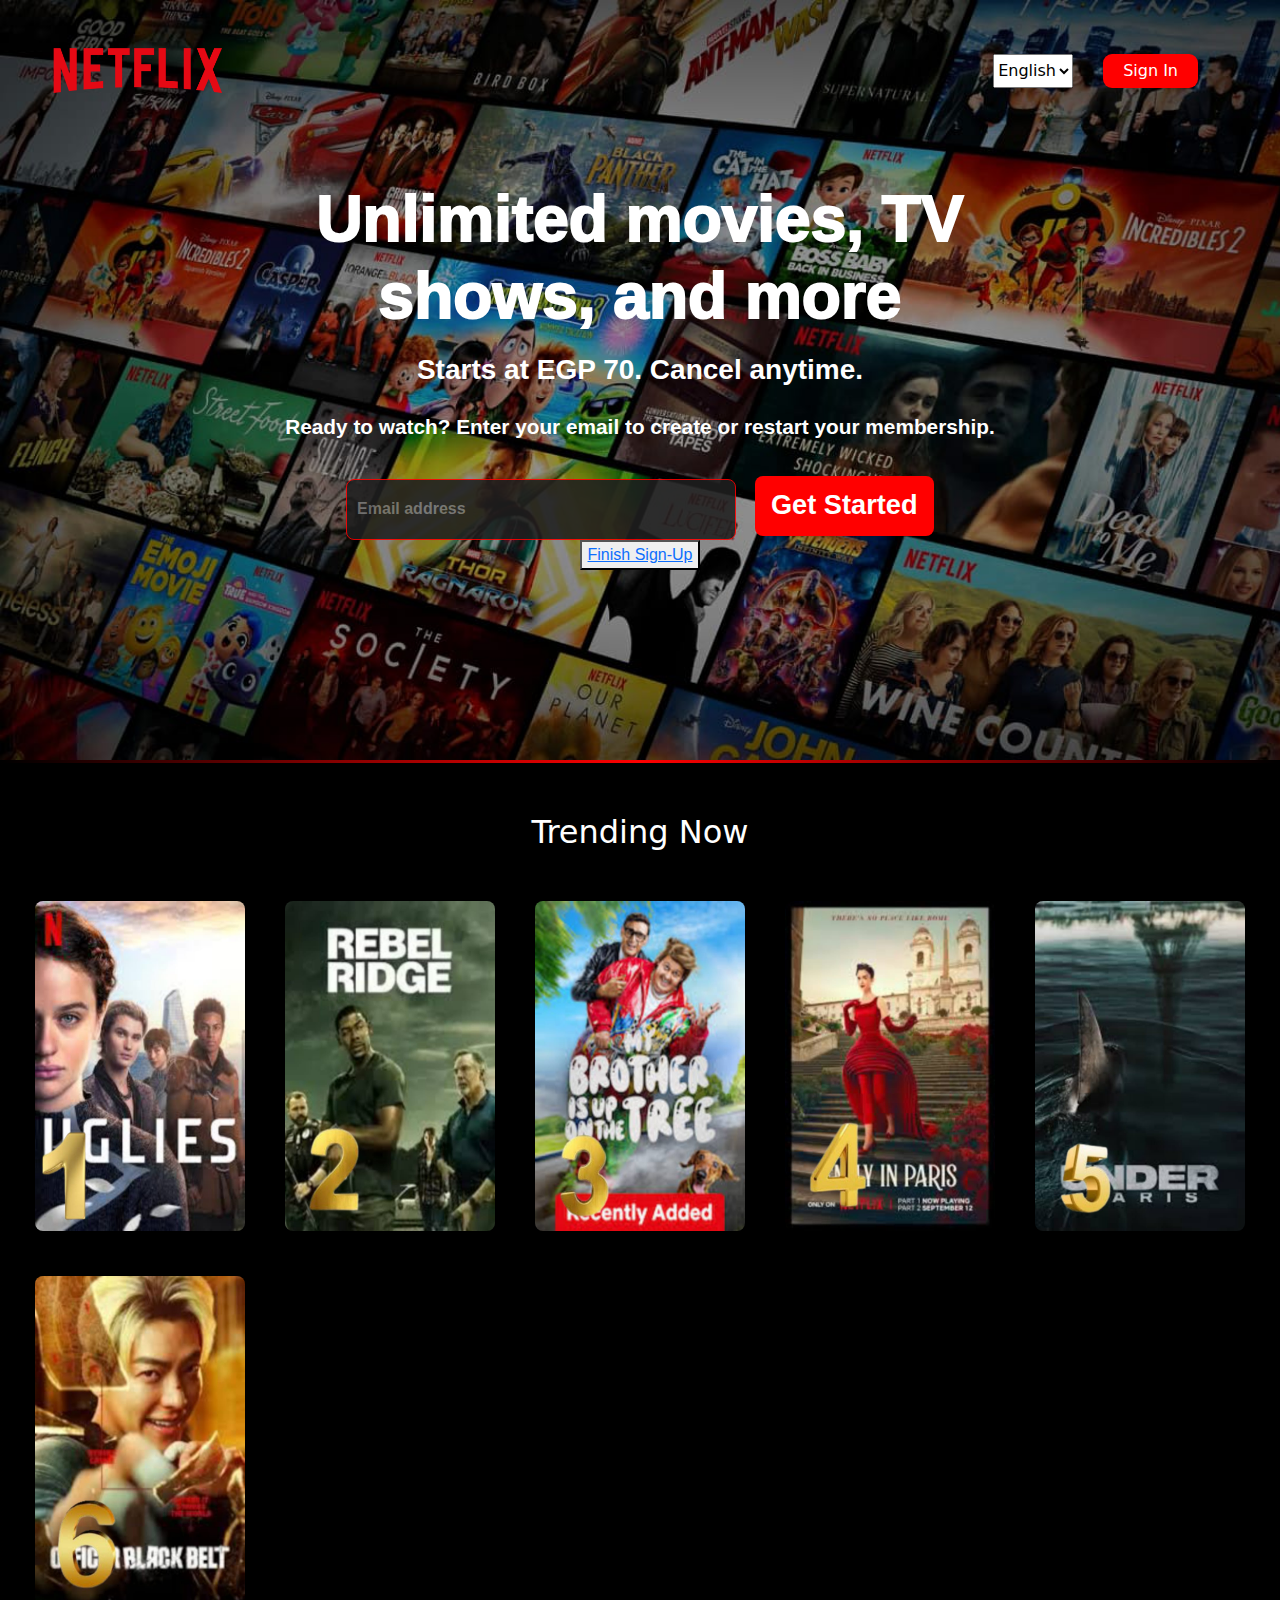
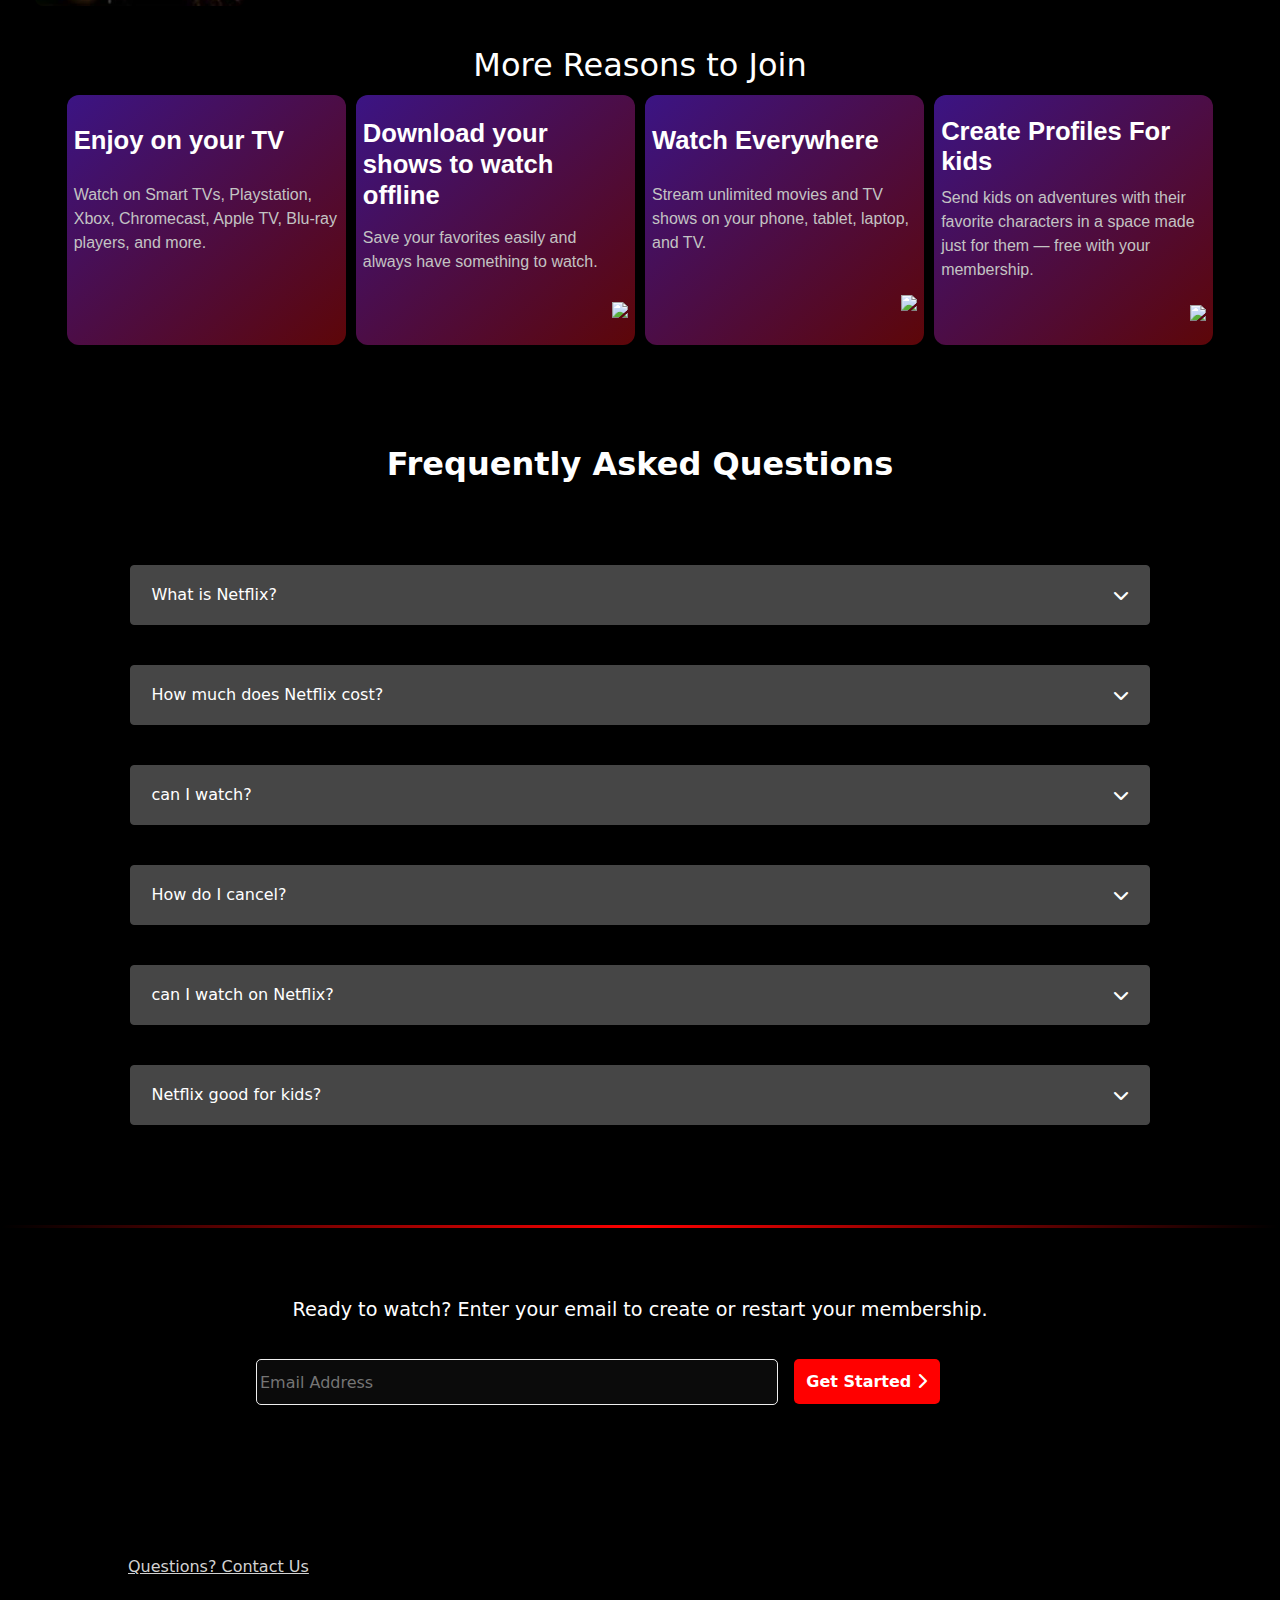
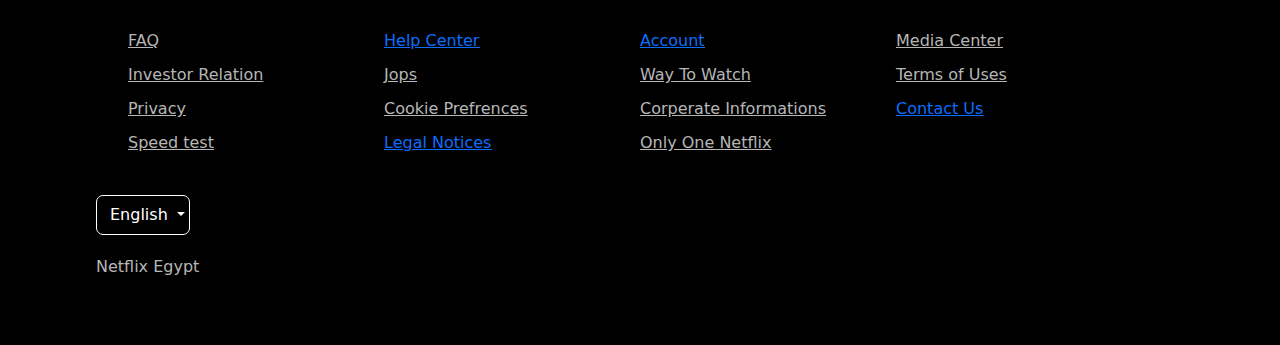
==== commit 1a79c2fc: "11111" ====
--- a/index.html
+++ b/index.html
@@ -27,7 +27,7 @@
         <div class="container-fluid">
 
           <div class="icondev">
-            <img src="./imges/netflix.png" />
+            <img src="imges/netflix.png" />
           </div>
          
           <div class="rightside">
@@ -40,7 +40,7 @@
 
 
 
-            <a href="./SignIn/SignIn.html" class="ptnsSign" id="signin" >Sign In</a>
+            <a href="SignIn/SignIn.html" class="ptnsSign" id="signin" >Sign In</a>
 
           </div>
           
@@ -117,13 +117,13 @@
   <h4 id="hf">Ready to watch? Enter your email to create or restart your membership.
   </h3>
 
-<form action="./Register/register.html" class="formStarted">
+<form action="Register/register.html" class="formStarted">
   <input class="inEmailRe" placeholder="Email address" required/>
   <button class="btnSubmet" onclick="emailValid()" type="submit" id="get">Get Started</button>
 </form>
 
 
-<form action="/sucessfulSign/sucess.html" class="secondForm">
+<form action="sucessfulSign/sucess.html" class="secondForm">
 <button class="btnFinish"><a class="finisha" id="finish">Finish Sign-Up</a></button>
 </form>
 
@@ -208,12 +208,12 @@
       <h2 class="headTrending" id="tred">Trending Now</h2>
 
       <div class="filmsScroll">
-          <div class="oneF"><img src="./films/one.jpg" alt="Film One" /></div>
-          <div class="twoF"><img src="./films/two.jpg" alt="Film Two" /></div>
-          <div class="threeF"><img src="./films/three.jpg" alt="Film Three" /></div>
-          <div class="fourF"><img src="./films/four.jpg" alt="Film Four" /></div>
-          <div class="fiveF"><img src="./films/five.jpg" alt="Film Five" /></div>
-          <div class="sixF"><img src="./films/six.jpg" alt="Film Six" /></div>
+          <div class="oneF"><img src="films/one.jpg" alt="Film One" /></div>
+          <div class="twoF"><img src="films/two.jpg" alt="Film Two" /></div>
+          <div class="threeF"><img src="films/three.jpg" alt="Film Three" /></div>
+          <div class="fourF"><img src="films/four.jpg" alt="Film Four" /></div>
+          <div class="fiveF"><img src="films/five.jpg" alt="Film Five" /></div>
+          <div class="sixF"><img src="films/six.jpg" alt="Film Six" /></div>
       </div>
   </div>
 
@@ -227,22 +227,22 @@
   <div class="oneReas">
     <h2 class="hidim" id="oneh">Enjoy on your TV</h2>
     <p class="parraimg" id="onep">Watch on Smart TVs, Playstation, Xbox, Chromecast, Apple TV, Blu-ray players, and more.</p>
-    <div class="imgRd"><img src="./imges/screenR.png"/></div>
+    <div class="imgRd"><img src="imges/screenR.png"/></div>
   </div>
   <div class="twoReas">
     <h2 class="hidim" id="twoh">Download your shows to watch offline</h2>
     <p class="parraimg" id="twop">Save your favorites easily and always have something to watch.</p>
-    <div class="imgRg"><img src="./imges/rows.png"/></div>
+    <div class="imgRg"><img src="imges/rows.png"/></div>
   </div>
   <div class="threeReas">
     <h2 class="hidim" id="threeh">Watch Everywhere</h2>
     <p class="parraimg" id="threep">Stream unlimited movies and TV shows on your phone, tablet, laptop, and TV.</p>
-    <div class="imgRew"><img src="./imges/face.png"/></div>
+    <div class="imgRew"><img src="imges/face.png"/></div>
   </div>
 <div class="fourReas">
   <h2 class="hidim" id="fourh">Create Profiles For kids</h2>
   <p class="parraimg" id="fourp">Send kids on adventures with their favorite characters in a space made just for them — free with your membership.</p>
-  <div class="imgRo"><img src="./imges/microphone.png"/></div>
+  <div class="imgRo"><img src="imges/microphone.png"/></div>
 </div>
 
 </div>
@@ -482,7 +482,7 @@
   <div class="shFour">
     <a>Media Center</a>
     <a>Terms of Uses</a>
-    <a>Contact Us</a>
+    <a href="CntactUs/CntactUs.html">Contact Us</a>
   </div>
 </div>
 <style>
